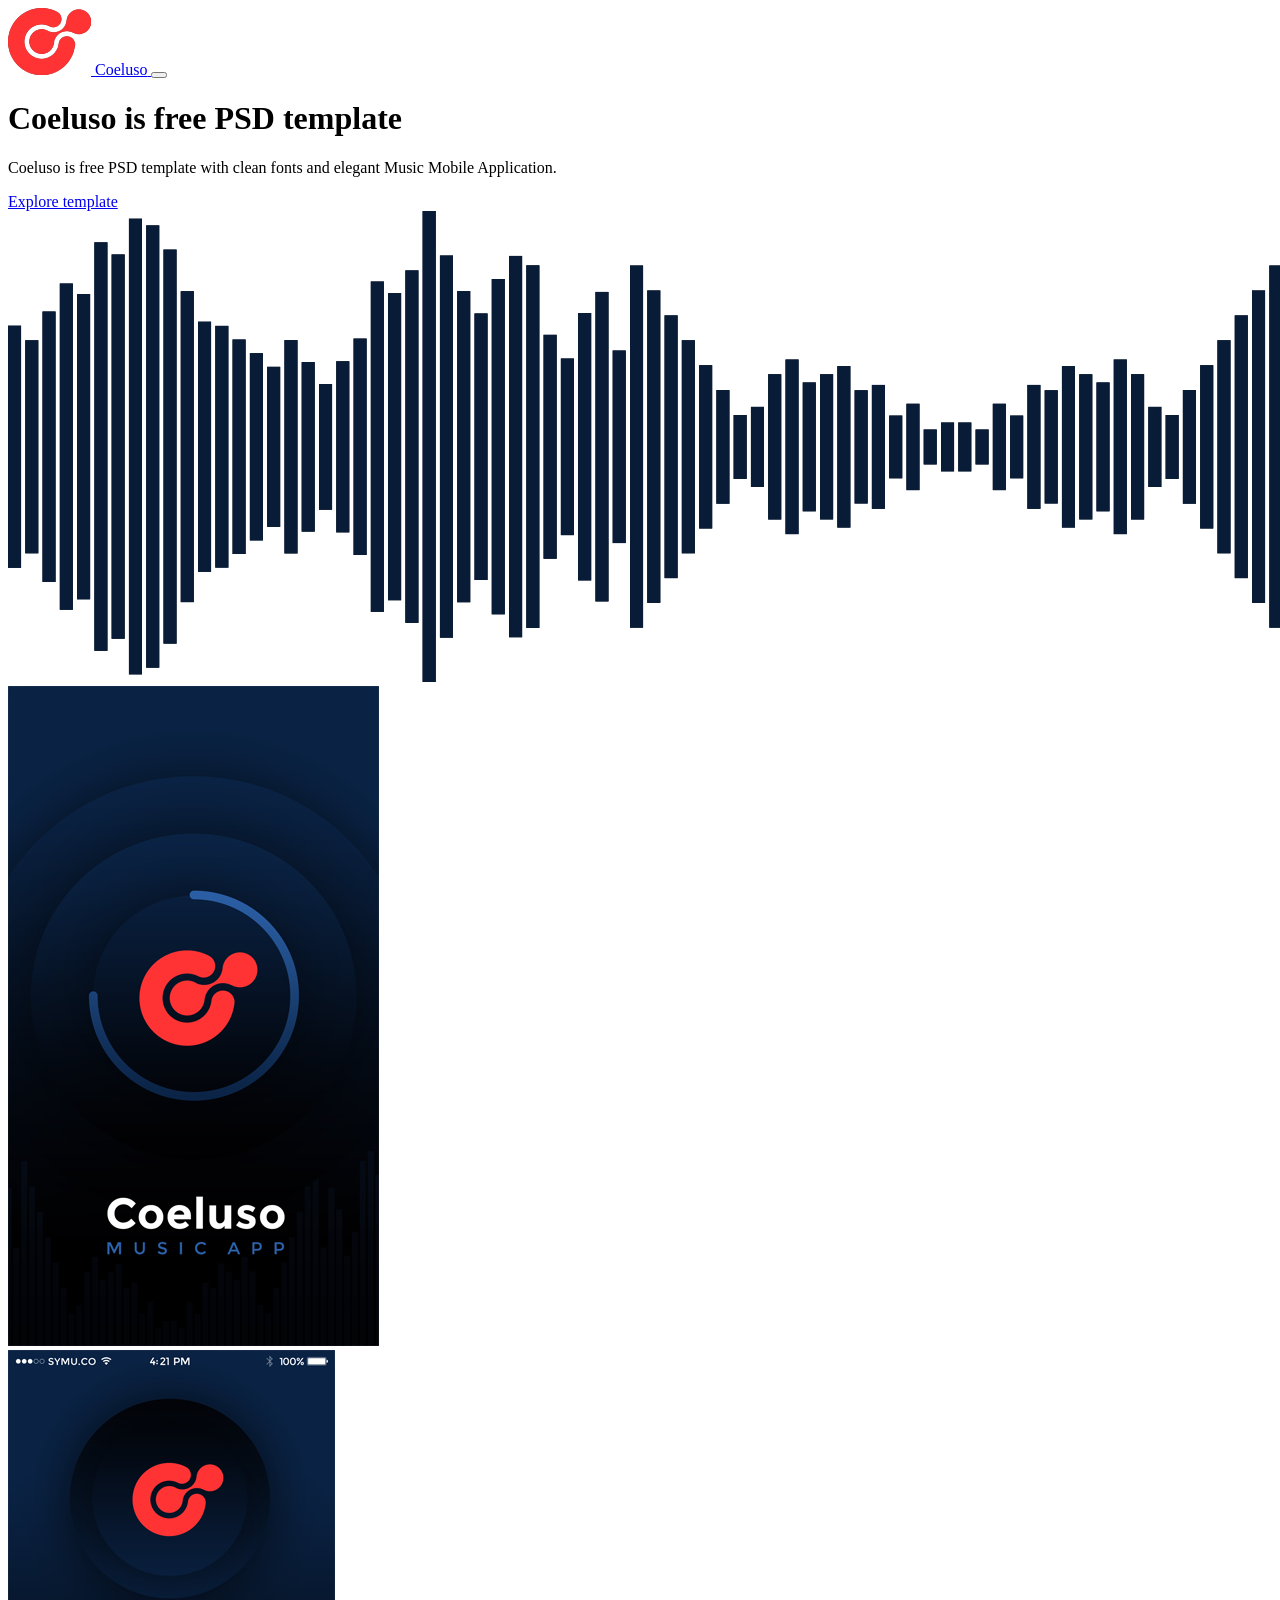
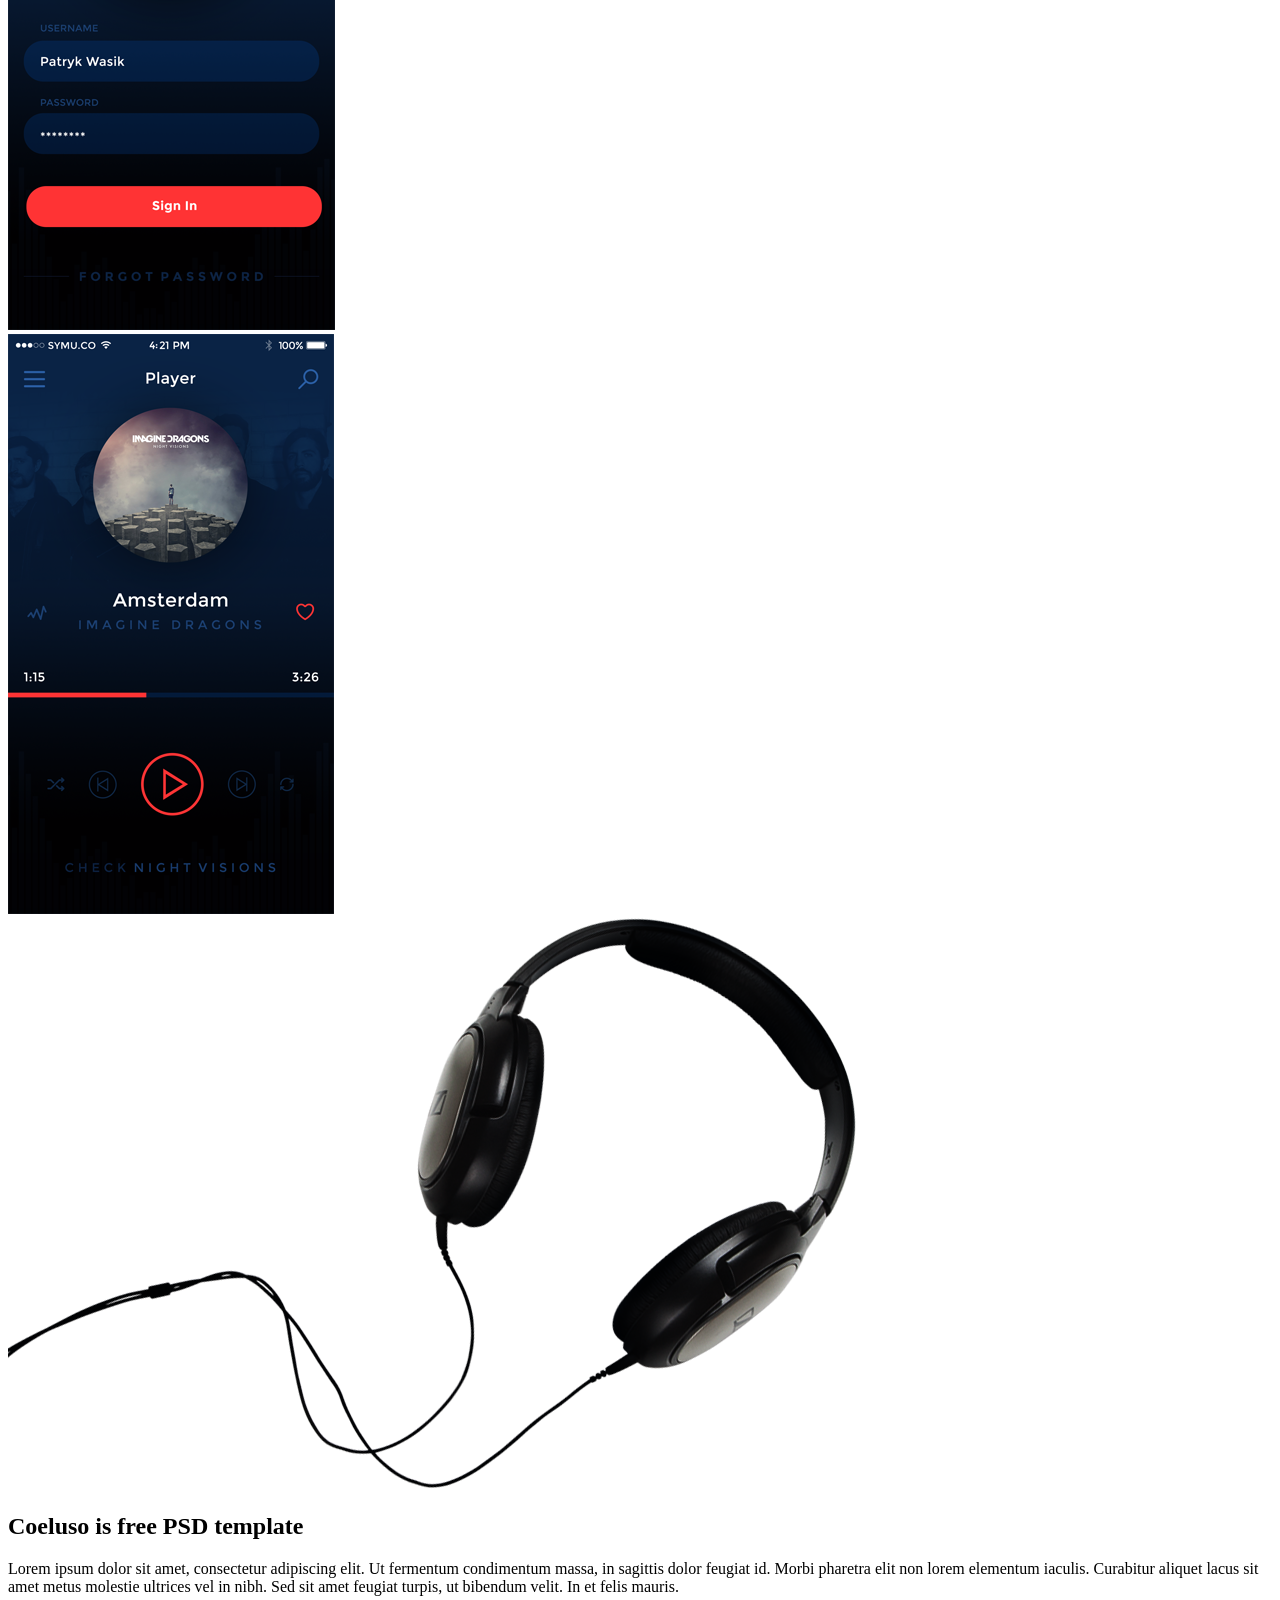
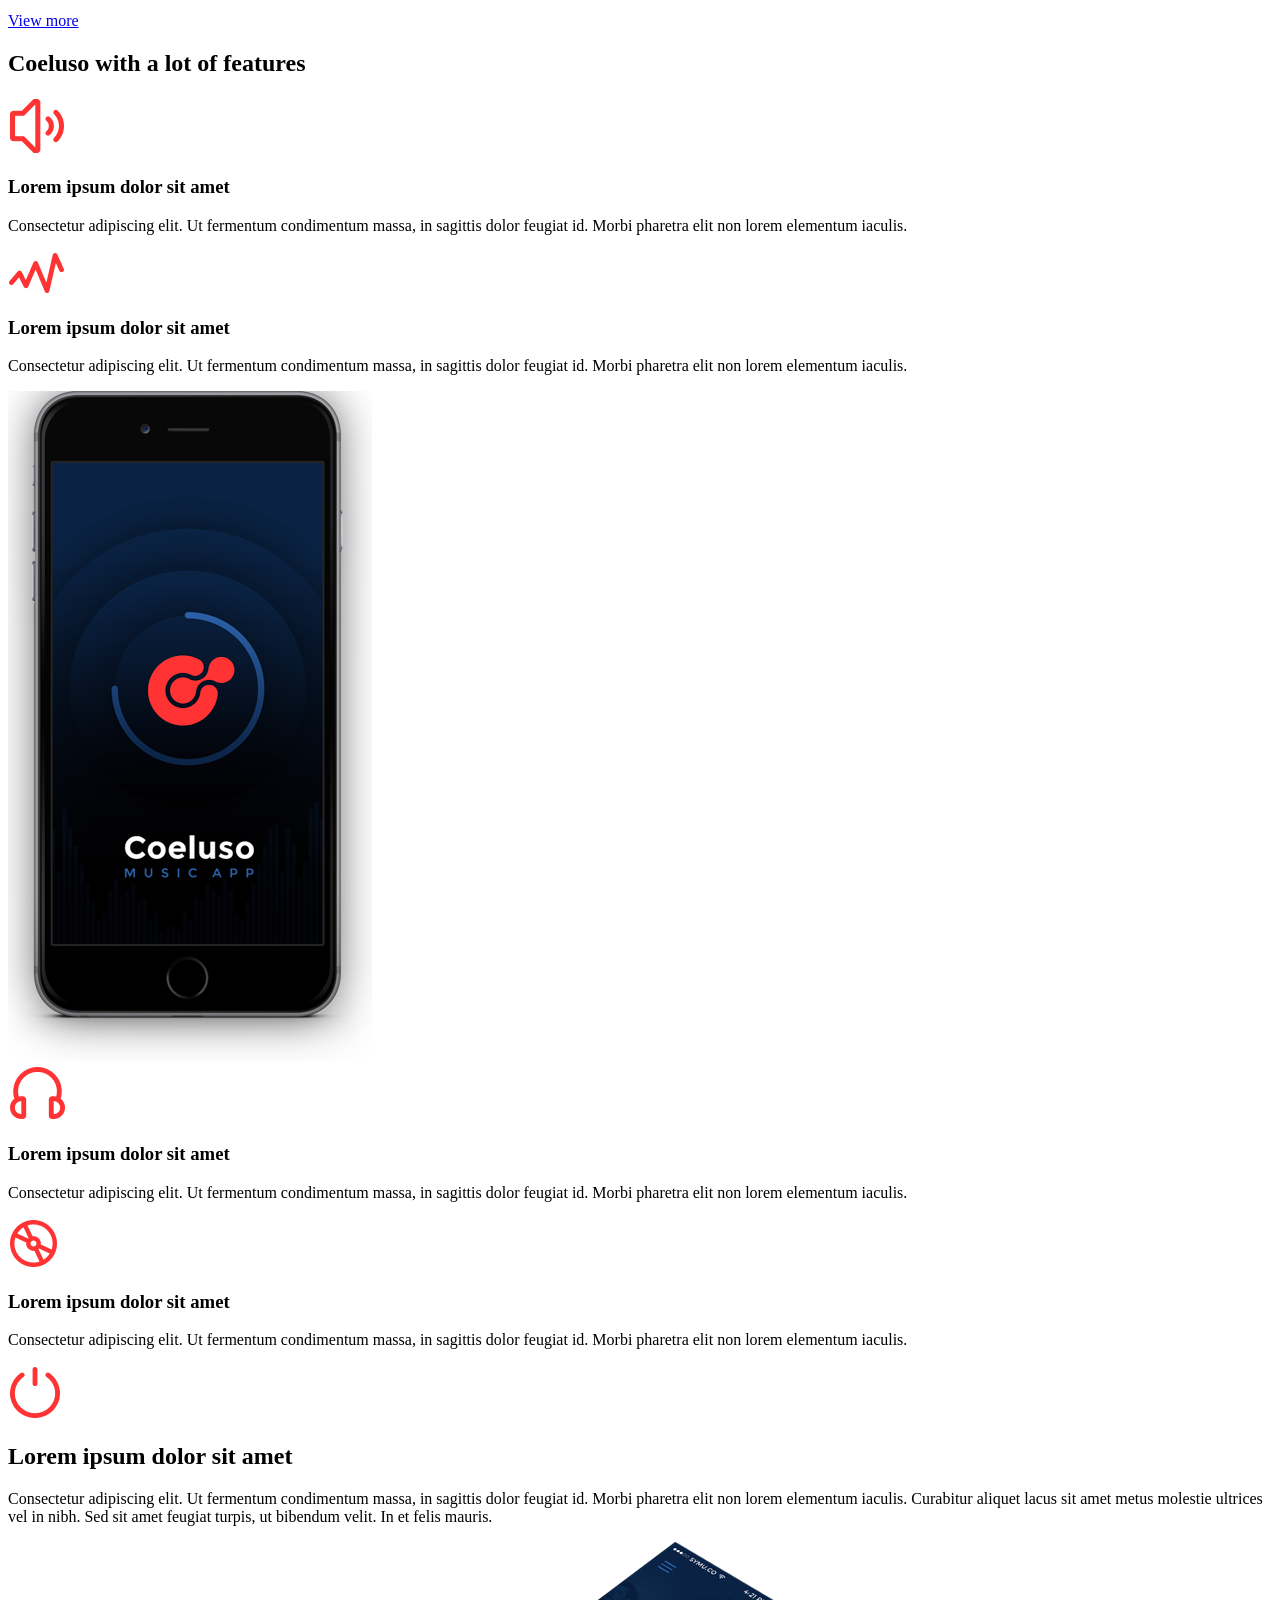
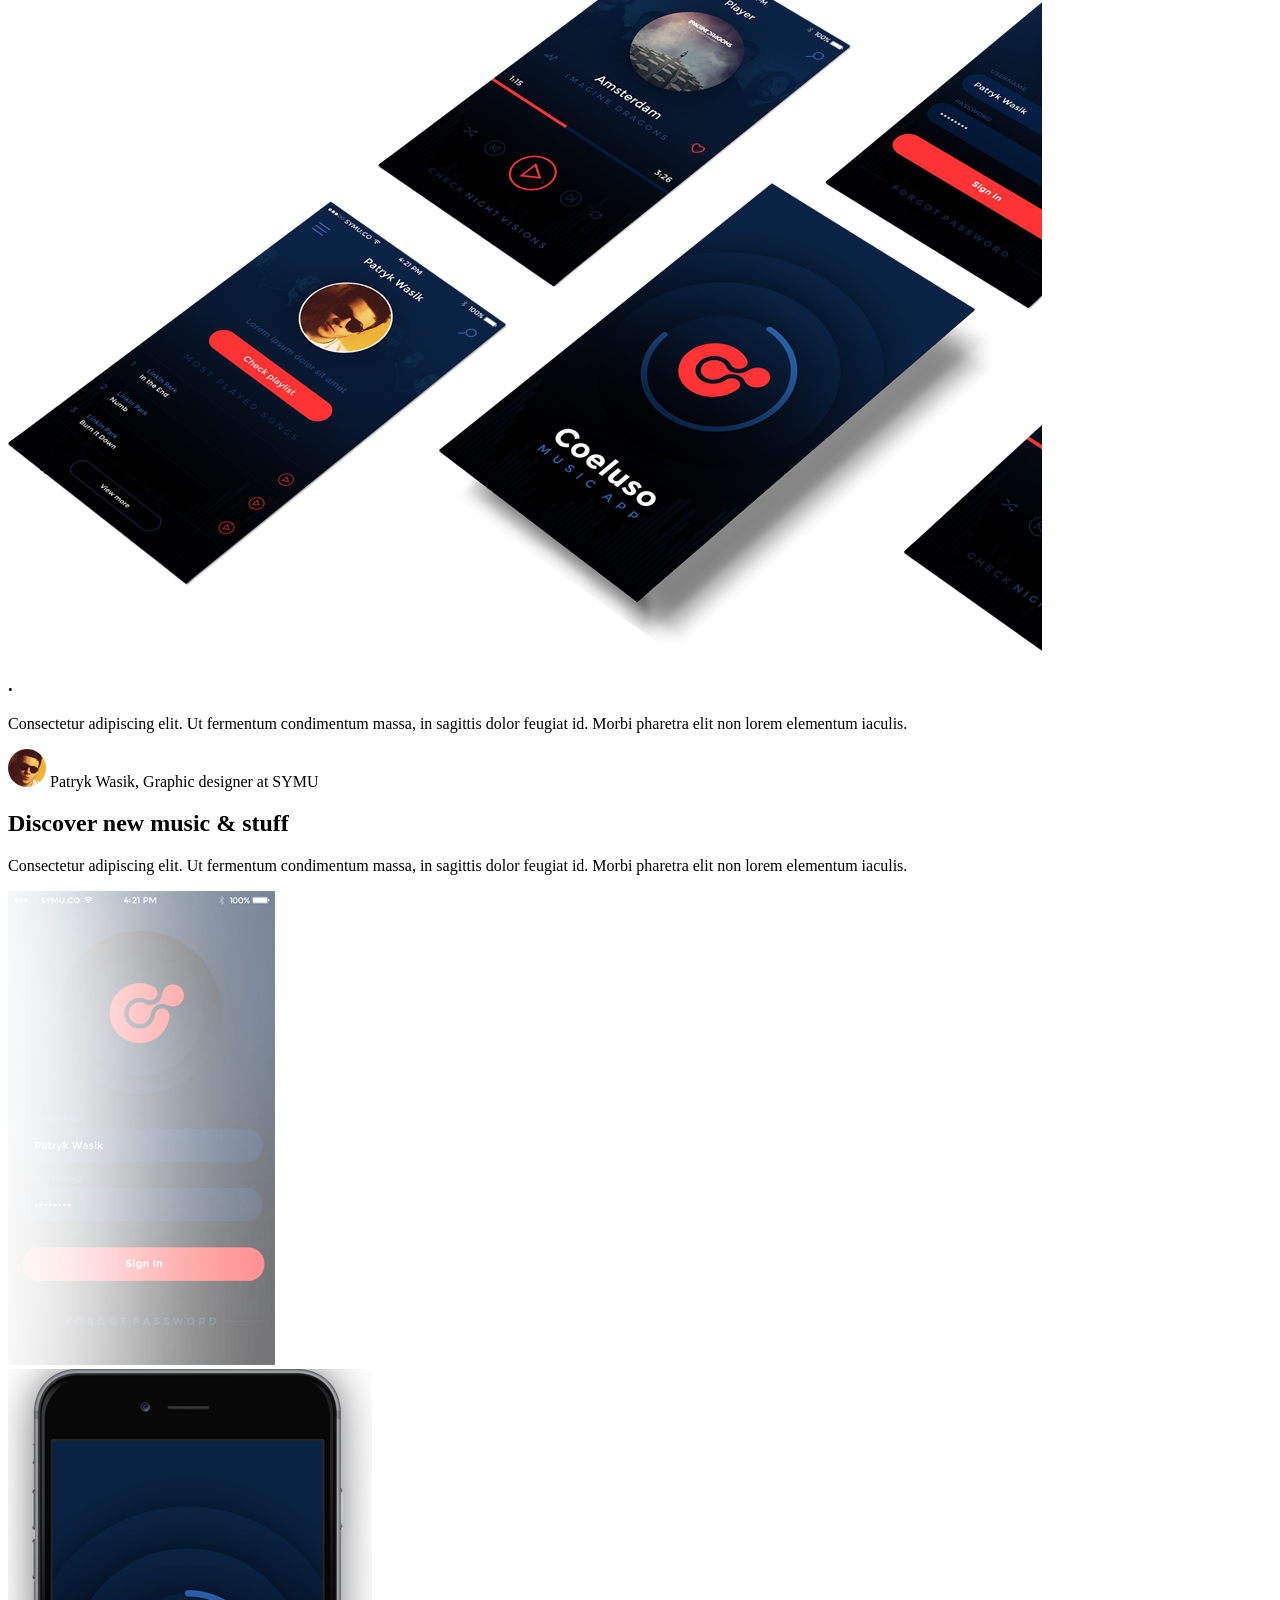
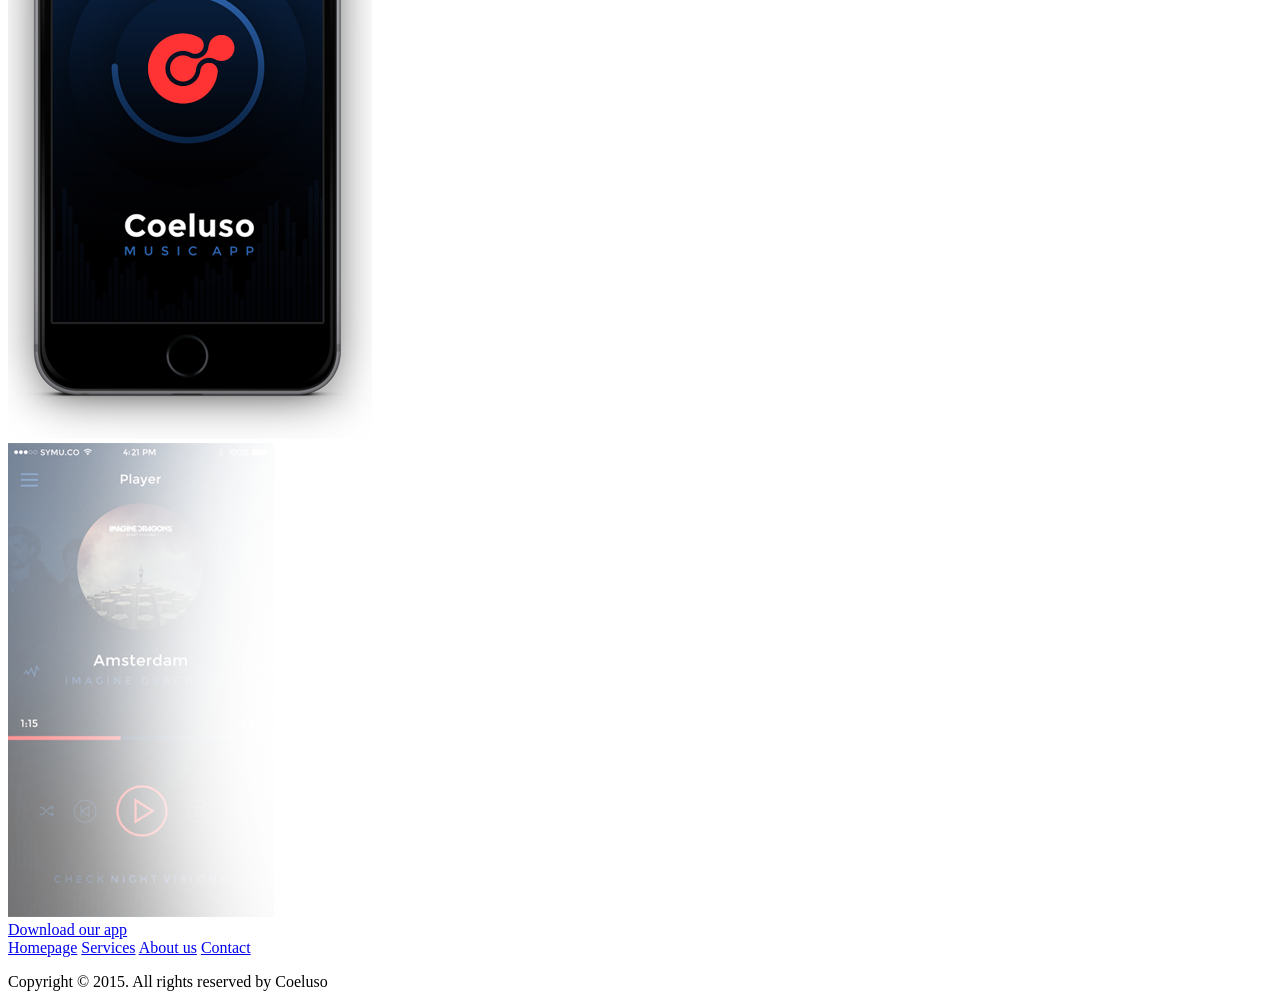
==== adaptive-css.html @ 1657789b "Add files via upload" ====
<!doctype html>
<html lang="zxx">
<head>
    <meta charset="UTF-8">
    <meta name="viewport" content="width=device-width, initial-scale=1.0">
    <title>Coeluso - Free PSD Template</title>
    <!-- <link rel="stylesheet" href="css/main.css"> -->
    <link rel="stylesheet/less" href="css/main.css">
    <!-- <script src="https://cdn.jsdelivr.net/npm/less@4.9.1/dist/less.min.js"></script> -->
</head>
<body>

    <!-- ==================== HEADER & HERO ==================== -->
    <header class="header">
        <div class="container">
            <div class="header__top">
                <a class="logo" href="#">
                    <img src="assets/Header/Logo%20%231/Logo.png" alt="Coeluso Logo">
                    <span>Coeluso</span>
                </a>

                <button class="menu-button" type="button" aria-label="Открыть меню">
                    <span></span>
                    <span></span>
                    <span></span>
                </button>
            </div>

            <div class="hero">
                <div class="hero__content">
                    <h1>
                        <span>Coeluso</span> is free PSD template
                    </h1>
                    <p>
                        Coeluso is free PSD template with clean fonts and elegant Music Mobile Application.
                    </p>
                    <a class="button" href="#features">
                        Explore template
                    </a>
                </div>

                <!-- Блок экранов с фоновым широким эквалайзером -->
                <div class="hero__showcase">
                    <div class="hero__wave" aria-hidden="true">
                        <img src="assets/Header/Screens/Vector%20Smart%20Object%20copy.png" alt="">
                    </div>

                    <div class="hero__screens">
                        <div class="screen screen--left">
                            <img src="assets/Header/Screens/Warstwa%202.png" alt="Экран входа в приложение">
                        </div>
                        <div class="screen screen--center">
                            <img src="assets/Header/Screens/Warstwa%203.png" alt="Главный экран приложения Coeluso">
                        </div>
                        <div class="screen screen--right">
                            <img src="assets/Header/Screens/Warstwa%204.png" alt="Экран плеера">
                        </div>
                    </div>
                </div>
            </div>
        </div>
    </header>

    <main>

        <!-- ==================== SECTION: HEADPHONES PROMO ==================== -->
        <section class="headphones-promo" id="features">
            <div class="container">
                <div class="headphones-promo__layout">
                    <div class="headphones-promo__image">
                        <img src="assets/Features/Headphones%20%231/Headphones.png" alt="Наушники Coeluso">
                    </div>
                    <div class="headphones-promo__content">
                        <h2>
                            <span>Coeluso</span> is free PSD template
                        </h2>
                        <p>
                            Lorem ipsum dolor sit amet, consectetur adipiscing elit. Ut fermentum condimentum massa, in sagittis dolor feugiat id. Morbi pharetra elit non lorem elementum iaculis. Curabitur aliquet lacus sit amet metus molestie ultrices vel in nibh. Sed sit amet feugiat turpis, ut bibendum velit. In et felis mauris.
                        </p>
                        <a class="button" href="#">
                            View more
                        </a>
                    </div>
                </div>
            </div>
        </section>

        <!-- ==================== SECTION: COELUSO WITH A LOT OF FEATURES ==================== -->
        <section class="features-grid">
            <div class="container">
                <h2 class="features-grid__title">
                    <span>Coeluso</span> with a lot of features
                </h2>

                <div class="features-grid__body">
                    <!-- Левая колонка -->
                    <div class="features-grid__col features-grid__col--left">
                        <article class="feature-card">
                            <div class="feature-card__icon">
                                <img src="assets/Features/Speaker%20%231/Speaker.png" alt="Speaker icon">
                            </div>
                            <h3>Lorem ipsum dolor sit amet</h3>
                            <p>Consectetur adipiscing elit. Ut fermentum condimentum massa, in sagittis dolor feugiat id. Morbi pharetra elit non lorem elementum iaculis.</p>
                        </article>

                        <article class="feature-card">
                            <div class="feature-card__icon">
                                <img src="assets/Features/Activity%20%231/Activity.png" alt="Activity icon">
                            </div>
                            <h3>Lorem ipsum dolor sit amet</h3>
                            <p>Consectetur adipiscing elit. Ut fermentum condimentum massa, in sagittis dolor feugiat id. Morbi pharetra elit non lorem elementum iaculis.</p>
                        </article>
                    </div>

                    <!-- Центральный телефон с двойным светящимся эллипсом -->
                    <div class="features-grid__phone">
                        <div class="features-grid__phone-wrap">
                            <img class="features-grid__device" src="assets/Features/Phone/Warstwa%201.png" alt="Смартфон Coeluso">

                            <div class="features-grid__glow-wrap" aria-hidden="true">
                                <span class="features-grid__ellipse features-grid__ellipse--outer"></span>
                                <span class="features-grid__ellipse features-grid__ellipse--inner"></span>
                            </div>
                        </div>
                    </div>

                    <!-- Правая колонка -->
                    <div class="features-grid__col features-grid__col--right">
                        <article class="feature-card">
                            <div class="feature-card__icon">
                                <img src="assets/Features/Headphones%20%233/Headphones%20%232.png" alt="Headphones icon">
                            </div>
                            <h3>Lorem ipsum dolor sit amet</h3>
                            <p>Consectetur adipiscing elit. Ut fermentum condimentum massa, in sagittis dolor feugiat id. Morbi pharetra elit non lorem elementum iaculis.</p>
                        </article>

                        <article class="feature-card">
                            <div class="feature-card__icon">
                                <img src="assets/Features/CD%20%231/CD.png" alt="CD icon">
                            </div>
                            <h3>Lorem ipsum dolor sit amet</h3>
                            <p>Consectetur adipiscing elit. Ut fermentum condimentum massa, in sagittis dolor feugiat id. Morbi pharetra elit non lorem elementum iaculis.</p>
                        </article>
                    </div>
                </div>
            </div>
        </section>

        <!-- ==================== SECTION: FEATURES PERSPECTIVE ==================== -->
        <section class="perspective-section">
            <div class="container">
                <div class="perspective-section__layout">
                    <div class="perspective-section__content">
                        <div class="perspective-section__icon">
                            <img src="assets/Features%20perspective/Text/Icon.png" alt="Power icon">
                        </div>
                        <h2>Lorem ipsum dolor sit amet</h2>
                        <p>
                            Consectetur adipiscing elit. Ut fermentum condimentum massa, in sagittis dolor feugiat id. Morbi pharetra elit non lorem elementum iaculis. Curabitur aliquet lacus sit amet metus molestie ultrices vel in nibh. Sed sit amet feugiat turpis, ut bibendum velit. In et felis mauris.
                        </p>
                    </div>

                    <div class="perspective-section__image">
                        <img src="assets/Features%20perspective/Graphic.png" alt="Интерфейсы приложения в изометрии">
                    </div>
                </div>
            </div>
        </section>

        <!-- ==================== SECTION: OPINIONS ==================== -->
        <section class="opinions">
            <h3>.</h3>
            <div class="container">
                <div class="opinions__content">
                    <p class="opinions__quote">
                        Consectetur adipiscing elit. Ut fermentum condimentum massa, in sagittis dolor feugiat id. Morbi pharetra elit non lorem elementum iaculis.
                    </p>

                    <div class="opinions__author">
                        <img src="assets/Opinions/Text%20%231/Layer%2010.png" alt="Patryk Wasik">
                        <span>Patryk Wasik, Graphic designer at SYMU</span>
                    </div>

                    <div class="opinions__bullets">
                        <span class="bullet"></span>
                        <span class="bullet active"></span>
                        <span class="bullet"></span>
                        <span class="bullet"></span>
                        <span class="bullet"></span>
                    </div>
                </div>
            </div>
        </section>

        <!-- ==================== SECTION: DOWNLOAD APP ==================== -->
        <section class="download-section">
            <div class="container">
                <div class="download-section__content">
                    <h2>Discover new music &amp; stuff</h2>
                    <p>
                        Consectetur adipiscing elit. Ut fermentum condimentum massa, in sagittis dolor feugiat id. Morbi pharetra elit non lorem elementum iaculis.
                    </p>
                </div>

                <div class="download-section__screens">
                    <div class="screen screen--left">
                        <img src="assets/Download%20App/Coeluso%20%231/Warstwa%203%20copy.png" alt="Левый экран интерфейса">
                    </div>
                    <div class="screen screen--center">
                        <img src="assets/Download%20App/Coeluso%20%231/Warstwa%201%20copy.png" alt="Центральный смартфон">
                    </div>
                    <div class="screen screen--right">
                        <img src="assets/Download%20App/Coeluso%20%231/Warstwa%204%20copy.png" alt="Правый экран интерфейса">
                    </div>
                </div>

                <div class="download-section__action">
                    <a class="button" href="#">
                        Download our app
                    </a>
                </div>
            </div>
        </section>

    </main>

    <!-- ==================== FOOTER ==================== -->
    <footer class="footer">
        <div class="container">
            <div class="footer__inner">
                <nav class="footer__links">
                    <a href="#">Homepage</a>
                    <a href="#">Services</a>
                    <a href="#">About us</a>
                    <a href="#">Contact</a>
                </nav>

                <p class="footer__copyright">
                    Copyright &copy; 2015. All rights reserved by Coeluso
                </p>
            </div>
        </div>
    </footer>

</body>
</html>
---- css/main.css ----
* {
  box-sizing: border-box;
}
html {
  scroll-behavior: smooth;
}
body {
  margin: 0;
  min-width: 320px;
  color: #ffffff;
  background: linear-gradient(180deg, #0A2345 0%, #092140 18%, #091d37 38%, #07162D 58%, #040f1d 78%, #020106 100%);
  background-repeat: no-repeat;
  font-family: 'Segoe UI', Arial, Helvetica, sans-serif;
  font-size: 15px;
  line-height: 1.6;
  overflow-x: hidden;
}
img {
  display: block;
  max-width: 100%;
}
a {
  color: inherit;
  text-decoration: none;
}
button {
  font: inherit;
}
h1,
h2,
h3,
p {
  margin-top: 0;
}
.container {
  width: 100%;
  max-width: 1140px;
  margin: 0 auto;
  padding: 0 24px;
}
.button {
  display: inline-flex;
  align-items: center;
  justify-content: center;
  min-width: 145px;
  height: 42px;
  padding: 0 26px;
  border: 1px solid rgba(51, 121, 212, 0.6);
  border-radius: 25px;
  background: rgba(14, 38, 70, 0.5);
  color: #ffffff;
  font-size: 12px;
  font-weight: 600;
  letter-spacing: 0.5px;
  transition: all 0.25s ease;
}
.button:hover {
  background: #3379d4;
  border-color: #3379d5;
  box-shadow: 0 0 18px #3379d473;
}
.header {
  position: relative;
  padding-bottom: 70px;
  overflow: hidden;
}
.header__top {
  display: flex;
  align-items: center;
  justify-content: space-between;
  padding-top: 36px;
}
.logo {
  display: flex;
  align-items: center;
  gap: 12px;
  color: #ffffff;
  font-size: 20px;
  font-weight: 700;
}
.logo img {
  width: 34px;
  height: auto;
}
.menu-button {
  display: flex;
  flex-direction: column;
  justify-content: space-between;
  width: 28px;
  height: 18px;
  padding: 0;
  border: 0;
  background: transparent;
  cursor: pointer;
}
.menu-button span {
  display: block;
  width: 100%;
  height: 2px;
  border-radius: 2px;
  background: #3379d4;
}
.hero {
  display: flex;
  flex-direction: column;
  align-items: center;
  padding-top: 75px;
  text-align: center;
}
.hero__content {
  max-width: 620px;
  padding: 0 0 4em 0;
}
.hero__content h1 {
  margin-bottom: 16px;
  font-size: 38px;
  font-weight: 300;
}
.hero__content h1 span {
  color: #3379d4;
  font-weight: 600;
}
.hero__content p {
  max-width: 530px;
  margin: 0 auto 30px;
  color: #647895;
  font-size: 14px;
}
.hero__showcase {
  position: relative;
  display: flex;
  justify-content: center;
  width: 100%;
  margin-top: 60px;
}
.hero__wave {
  position: absolute;
  top: 48%;
  left: 50%;
  transform: translate(-50%, -50%);
  width: 100vw;
  min-width: 1450px;
  max-width: 1450px;
  z-index: 1;
  opacity: 1;
  pointer-events: none;
  display: flex;
  justify-content: center;
}
.hero__wave img {
  width: 100%;
  height: 80%;
}
.hero__screens {
  position: relative;
  z-index: 2;
  display: flex;
  align-items: flex-end;
  justify-content: center;
  gap: 35px;
}
.screen {
  position: relative;
  flex: 0 0 240px;
}
.screen img {
  width: 100%;
  height: auto;
}
.screen--left {
  z-index: 2;
  transform: scale(0.88);
  transform-origin: center;
}
.screen--center {
  z-index: 3;
  transform: translateY(0);
  box-shadow: 0 15px 40px rgba(0, 0, 0, 0.5);
}
.screen--right {
  z-index: 2;
  transform: scale(0.88);
  transform-origin: center;
}
.headphones-promo {
  padding: 100px 0 120px;
}
.headphones-promo__layout {
  display: flex;
  align-items: center;
  justify-content: space-between;
  gap: 50px;
}
.headphones-promo__image {
  flex: 1 1 50%;
}
.headphones-promo__image img {
  max-width: 480px;
  margin: 0 auto;
}
.headphones-promo__content {
  flex: 1 1 45%;
}
.headphones-promo__content h2 {
  margin-bottom: 22px;
  font-size: 32px;
  font-weight: 300;
}
.headphones-promo__content h2 span {
  color: #3379d4;
  font-weight: 600;
}
.headphones-promo__content p {
  max-width: 450px;
  margin-bottom: 30px;
  color: #647895;
  font-size: 13px;
  line-height: 1.8;
}
.features-grid {
  padding: 60px 0 110px;
}
.features-grid__title {
  margin-bottom: 75px;
  text-align: center;
  font-size: 32px;
  font-weight: 300;
}
.features-grid__title span {
  color: #3379d4;
  font-weight: 600;
}
.features-grid__body {
  display: flex;
  align-items: center;
  justify-content: space-between;
  gap: 30px;
}
.features-grid__col {
  flex: 1 1 33%;
  display: flex;
  flex-direction: column;
  gap: 35px;
}
.features-grid__phone {
  flex: 0 0 290px;
  display: flex;
  justify-content: center;
}
.features-grid__phone-wrap {
  position: relative;
  display: flex;
  flex-direction: column;
  align-items: center;
  width: 100%;
  max-width: 275px;
}
.features-grid__phone-wrap::after {
  content: "";
  position: absolute;
  bottom: -22px;
  left: 50%;
  transform: translateX(-50%);
  width: 320px;
  height: 65px;
  border-radius: 50%;
  background: radial-gradient(ellipse at center, rgba(0, 0, 0, 0.623) 0%, rgba(2, 8, 18, 0.377) 45%, transparent 75%);
  z-index: 2;
  pointer-events: none;
  filter: blur(2px);
}
.features-grid__device {
  position: relative;
  z-index: 3;
  width: 100%;
  height: auto;
  filter: drop-shadow(0 5px 10px rgba(0, 0, 0, 0.6));
}
.features-grid__glow-wrap {
  position: absolute;
  bottom: -20px;
  left: 50%;
  transform: translateX(-50%);
  width: 520px;
  height: 110px;
  z-index: 1;
  pointer-events: none;
  display: flex;
  align-items: center;
  justify-content: center;
}
.features-grid__ellipse {
  position: absolute;
  top: 50%;
  left: 50%;
  transform: translate(-50%, -50%);
  border-radius: 50%;
  pointer-events: none;
}
.features-grid__ellipse::after {
  content: "";
  position: absolute;
  inset: -2px;
  border-radius: 50%;
  pointer-events: none;
}
.features-grid__ellipse--outer {
  width: 100%;
  height: 80px;
  border: 1.5px solid rgba(35, 105, 195, 0.55);
  background: radial-gradient(ellipse at center, rgba(10, 30, 58, 0.7) 0%, rgba(10, 30, 58, 0.25) 65%, transparent 85%);
  box-shadow: 0 -4px 40px rgba(25, 90, 185, 0.35), inset 0 0 0px rgba(10, 30, 58, 0.8);
}
.features-grid__ellipse--outer::after {
  background: linear-gradient(180deg, transparent 15%, rgba(3, 9, 18, 0.603) 40%, rgba(2, 6, 14, 0.336) 70%, rgba(4, 12, 24, 0.068) 100%);
}
.features-grid__ellipse--inner {
  width: 73%;
  height: 40px;
  border: 1.5px solid rgba(45, 125, 225, 0.75);
  background: radial-gradient(ellipse at center, rgba(14, 42, 80, 0.75) 0%, rgba(10, 30, 58, 0.35) 65%, transparent 85%);
  box-shadow: 0 3px 10px rgba(35, 115, 220, 0.45), inset 0 0 6px rgba(14, 42, 80, 0.7);
}
.features-grid__ellipse--inner::after {
  background: linear-gradient(180deg, transparent 10%, rgba(3, 9, 18, 0.603) 40%, rgba(2, 6, 14, 0.336) 70%, rgba(4, 12, 24, 0.068) 100%);
}
.feature-card {
  display: flex;
  flex-direction: column;
  align-items: flex-start;
  text-align: left;
}
.feature-card__icon {
  width: 38px;
  height: 38px;
  margin-bottom: 18px;
  display: flex;
  align-items: center;
  justify-content: flex-start;
}
.feature-card__icon img {
  max-width: 100%;
  max-height: 100%;
}
.feature-card h3 {
  margin-bottom: 10px;
  font-size: 16px;
  font-weight: 600;
  color: #ffffff;
}
.feature-card p {
  margin: 0;
  color: #647895;
  font-size: 13px;
  line-height: 1.7;
}
.perspective-section {
  padding: 90px 0 120px;
}
.perspective-section__layout {
  display: flex;
  align-items: center;
  justify-content: space-between;
  gap: 60px;
}
.perspective-section__content {
  flex: 1 1 45%;
}
.perspective-section__content h2 {
  margin-bottom: 20px;
  font-size: 28px;
  font-weight: 600;
}
.perspective-section__content p {
  max-width: 440px;
  color: #647895;
  font-size: 13px;
  line-height: 1.8;
}
.perspective-section__icon {
  margin-bottom: 25px;
}
.perspective-section__icon img {
  width: 32px;
  height: auto;
}
.perspective-section__image {
  flex: 1 1 55%;
}
.perspective-section__image img {
  width: 100%;
  max-width: 600px;
  margin-left: auto;
}
.opinions {
  padding: 95px 0 100px;
  text-align: center;
  background: linear-gradient(rgba(7, 24, 48, 0.88), rgba(7, 24, 48, 0.88)), url("../assets/Opinions/Photo/Layer%2011.png") center / cover no-repeat;
  border-top: 1px solid rgba(255, 255, 255, 0.05);
  border-bottom: 1px solid rgba(255, 255, 255, 0.05);
}
.opinions__content {
  max-width: 680px;
  margin: 0 auto;
}
.opinions__quote {
  margin-bottom: 28px;
  font-size: 18px;
  font-weight: 300;
  line-height: 1.75;
  color: #d1dceb;
}
.opinions__author {
  display: flex;
  align-items: center;
  justify-content: center;
  gap: 12px;
  margin-bottom: 32px;
  color: #647895;
  font-size: 13px;
}
.opinions__author img {
  width: 42px;
  height: 42px;
  border-radius: 50%;
  object-fit: cover;
  border: 2px solid rgba(255, 255, 255, 0.1);
}
.opinions__bullets {
  display: flex;
  align-items: center;
  justify-content: center;
  gap: 9px;
}
.opinions__bullets .bullet {
  width: 8px;
  height: 8px;
  border-radius: 50%;
  background: #2a3d58;
}
.opinions__bullets .bullet.active {
  background: #3379d4;
}
.download-section {
  padding: 85px 0 110px;
  text-align: center;
}
.download-section__content {
  max-width: 600px;
  margin: 0 auto 55px;
}
.download-section__content h2 {
  margin-bottom: 14px;
  font-size: 28px;
  font-weight: 600;
}
.download-section__content p {
  max-width: 490px;
  margin: 0 auto;
  color: #647895;
  font-size: 12px;
  line-height: 1.7;
}
.download-section__screens {
  display: flex;
  align-items: flex-end;
  justify-content: center;
  margin-bottom: 45px;
}
.download-section__action {
  display: flex;
  justify-content: center;
}
.footer {
  padding: 26px 0 32px;
  border-top: 1px solid rgba(255, 255, 255, 0.07);
}
.footer__inner {
  display: flex;
  align-items: center;
  justify-content: space-between;
  color: #647895;
  font-size: 11px;
}
.footer__links {
  display: flex;
  align-items: center;
  gap: 24px;
}
.footer__links a {
  transition: color 0.2s ease;
}
.footer__links a:hover {
  color: #ffffff;
}
.footer__copyright {
  margin: 0;
}
@media (max-width: 960px) {
  .headphones-promo__layout {
    gap: 30px;
  }
  .features-grid__body {
    gap: 20px;
  }
  .features-grid__phone {
    flex: 0 0 230px;
  }
  .features-grid__glow-wrap {
    width: 380px;
  }
  .perspective-section__layout {
    gap: 30px;
  }
}
@media (max-width: 768px) {
  .headphones-promo__layout {
    flex-direction: column;
    text-align: center;
  }
  .headphones-promo__layout p {
    margin-left: auto;
    margin-right: auto;
  }
  .features-grid__body {
    flex-direction: column;
    align-items: center;
    gap: 45px;
  }
  .features-grid__col {
    width: 100%;
    max-width: 440px;
    gap: 35px;
  }
  .feature-card {
    align-items: center;
    text-align: center;
  }
  .features-grid__phone {
    order: -1;
  }
  .perspective-section__layout {
    flex-direction: column;
    text-align: center;
  }
  .perspective-section__layout .perspective-section__icon {
    display: flex;
    justify-content: center;
  }
  .perspective-section__layout p {
    margin-left: auto;
    margin-right: auto;
  }
  .hero__screens {
    gap: 15px;
  }
  .screen {
    flex: 0 0 170px;
  }
  .screen--left,
  .screen--right {
    transform: scale(0.88);
  }
}
@media (max-width: 540px) {
  .hero__content h1 {
    font-size: 28px;
  }
  .screen {
    flex: 0 0 140px;
  }
  .screen--left,
  .screen--right {
    display: none;
  }
  .footer__inner {
    flex-direction: column;
    gap: 16px;
    text-align: center;
  }
  .footer__links {
    justify-content: center;
    flex-wrap: wrap;
    gap: 14px 18px;
  }
}
---- css/main.css ----
* {
  box-sizing: border-box;
}
html {
  scroll-behavior: smooth;
}
body {
  margin: 0;
  min-width: 320px;
  color: #ffffff;
  background: linear-gradient(180deg, #0A2345 0%, #092140 18%, #091d37 38%, #07162D 58%, #040f1d 78%, #020106 100%);
  background-repeat: no-repeat;
  font-family: 'Segoe UI', Arial, Helvetica, sans-serif;
  font-size: 15px;
  line-height: 1.6;
  overflow-x: hidden;
}
img {
  display: block;
  max-width: 100%;
}
a {
  color: inherit;
  text-decoration: none;
}
button {
  font: inherit;
}
h1,
h2,
h3,
p {
  margin-top: 0;
}
.container {
  width: 100%;
  max-width: 1140px;
  margin: 0 auto;
  padding: 0 24px;
}
.button {
  display: inline-flex;
  align-items: center;
  justify-content: center;
  min-width: 145px;
  height: 42px;
  padding: 0 26px;
  border: 1px solid rgba(51, 121, 212, 0.6);
  border-radius: 25px;
  background: rgba(14, 38, 70, 0.5);
  color: #ffffff;
  font-size: 12px;
  font-weight: 600;
  letter-spacing: 0.5px;
  transition: all 0.25s ease;
}
.button:hover {
  background: #3379d4;
  border-color: #3379d5;
  box-shadow: 0 0 18px #3379d473;
}
.header {
  position: relative;
  padding-bottom: 70px;
  overflow: hidden;
}
.header__top {
  display: flex;
  align-items: center;
  justify-content: space-between;
  padding-top: 36px;
}
.logo {
  display: flex;
  align-items: center;
  gap: 12px;
  color: #ffffff;
  font-size: 20px;
  font-weight: 700;
}
.logo img {
  width: 34px;
  height: auto;
}
.menu-button {
  display: flex;
  flex-direction: column;
  justify-content: space-between;
  width: 28px;
  height: 18px;
  padding: 0;
  border: 0;
  background: transparent;
  cursor: pointer;
}
.menu-button span {
  display: block;
  width: 100%;
  height: 2px;
  border-radius: 2px;
  background: #3379d4;
}
.hero {
  display: flex;
  flex-direction: column;
  align-items: center;
  padding-top: 75px;
  text-align: center;
}
.hero__content {
  max-width: 620px;
  padding: 0 0 4em 0;
}
.hero__content h1 {
  margin-bottom: 16px;
  font-size: 38px;
  font-weight: 300;
}
.hero__content h1 span {
  color: #3379d4;
  font-weight: 600;
}
.hero__content p {
  max-width: 530px;
  margin: 0 auto 30px;
  color: #647895;
  font-size: 14px;
}
.hero__showcase {
  position: relative;
  display: flex;
  justify-content: center;
  width: 100%;
  margin-top: 60px;
}
.hero__wave {
  position: absolute;
  top: 48%;
  left: 50%;
  transform: translate(-50%, -50%);
  width: 100vw;
  min-width: 1450px;
  max-width: 1450px;
  z-index: 1;
  opacity: 1;
  pointer-events: none;
  display: flex;
  justify-content: center;
}
.hero__wave img {
  width: 100%;
  height: 80%;
}
.hero__screens {
  position: relative;
  z-index: 2;
  display: flex;
  align-items: flex-end;
  justify-content: center;
  gap: 35px;
}
.screen {
  position: relative;
  flex: 0 0 240px;
}
.screen img {
  width: 100%;
  height: auto;
}
.screen--left {
  z-index: 2;
  transform: scale(0.88);
  transform-origin: center;
}
.screen--center {
  z-index: 3;
  transform: translateY(0);
  box-shadow: 0 15px 40px rgba(0, 0, 0, 0.5);
}
.screen--right {
  z-index: 2;
  transform: scale(0.88);
  transform-origin: center;
}
.headphones-promo {
  padding: 100px 0 120px;
}
.headphones-promo__layout {
  display: flex;
  align-items: center;
  justify-content: space-between;
  gap: 50px;
}
.headphones-promo__image {
  flex: 1 1 50%;
}
.headphones-promo__image img {
  max-width: 480px;
  margin: 0 auto;
}
.headphones-promo__content {
  flex: 1 1 45%;
}
.headphones-promo__content h2 {
  margin-bottom: 22px;
  font-size: 32px;
  font-weight: 300;
}
.headphones-promo__content h2 span {
  color: #3379d4;
  font-weight: 600;
}
.headphones-promo__content p {
  max-width: 450px;
  margin-bottom: 30px;
  color: #647895;
  font-size: 13px;
  line-height: 1.8;
}
.features-grid {
  padding: 60px 0 110px;
}
.features-grid__title {
  margin-bottom: 75px;
  text-align: center;
  font-size: 32px;
  font-weight: 300;
}
.features-grid__title span {
  color: #3379d4;
  font-weight: 600;
}
.features-grid__body {
  display: flex;
  align-items: center;
  justify-content: space-between;
  gap: 30px;
}
.features-grid__col {
  flex: 1 1 33%;
  display: flex;
  flex-direction: column;
  gap: 35px;
}
.features-grid__phone {
  flex: 0 0 290px;
  display: flex;
  justify-content: center;
}
.features-grid__phone-wrap {
  position: relative;
  display: flex;
  flex-direction: column;
  align-items: center;
  width: 100%;
  max-width: 275px;
}
.features-grid__phone-wrap::after {
  content: "";
  position: absolute;
  bottom: -22px;
  left: 50%;
  transform: translateX(-50%);
  width: 320px;
  height: 65px;
  border-radius: 50%;
  background: radial-gradient(ellipse at center, rgba(0, 0, 0, 0.623) 0%, rgba(2, 8, 18, 0.377) 45%, transparent 75%);
  z-index: 2;
  pointer-events: none;
  filter: blur(2px);
}
.features-grid__device {
  position: relative;
  z-index: 3;
  width: 100%;
  height: auto;
  filter: drop-shadow(0 5px 10px rgba(0, 0, 0, 0.6));
}
.features-grid__glow-wrap {
  position: absolute;
  bottom: -20px;
  left: 50%;
  transform: translateX(-50%);
  width: 520px;
  height: 110px;
  z-index: 1;
  pointer-events: none;
  display: flex;
  align-items: center;
  justify-content: center;
}
.features-grid__ellipse {
  position: absolute;
  top: 50%;
  left: 50%;
  transform: translate(-50%, -50%);
  border-radius: 50%;
  pointer-events: none;
}
.features-grid__ellipse::after {
  content: "";
  position: absolute;
  inset: -2px;
  border-radius: 50%;
  pointer-events: none;
}
.features-grid__ellipse--outer {
  width: 100%;
  height: 80px;
  border: 1.5px solid rgba(35, 105, 195, 0.55);
  background: radial-gradient(ellipse at center, rgba(10, 30, 58, 0.7) 0%, rgba(10, 30, 58, 0.25) 65%, transparent 85%);
  box-shadow: 0 -4px 40px rgba(25, 90, 185, 0.35), inset 0 0 0px rgba(10, 30, 58, 0.8);
}
.features-grid__ellipse--outer::after {
  background: linear-gradient(180deg, transparent 15%, rgba(3, 9, 18, 0.603) 40%, rgba(2, 6, 14, 0.336) 70%, rgba(4, 12, 24, 0.068) 100%);
}
.features-grid__ellipse--inner {
  width: 73%;
  height: 40px;
  border: 1.5px solid rgba(45, 125, 225, 0.75);
  background: radial-gradient(ellipse at center, rgba(14, 42, 80, 0.75) 0%, rgba(10, 30, 58, 0.35) 65%, transparent 85%);
  box-shadow: 0 3px 10px rgba(35, 115, 220, 0.45), inset 0 0 6px rgba(14, 42, 80, 0.7);
}
.features-grid__ellipse--inner::after {
  background: linear-gradient(180deg, transparent 10%, rgba(3, 9, 18, 0.603) 40%, rgba(2, 6, 14, 0.336) 70%, rgba(4, 12, 24, 0.068) 100%);
}
.feature-card {
  display: flex;
  flex-direction: column;
  align-items: flex-start;
  text-align: left;
}
.feature-card__icon {
  width: 38px;
  height: 38px;
  margin-bottom: 18px;
  display: flex;
  align-items: center;
  justify-content: flex-start;
}
.feature-card__icon img {
  max-width: 100%;
  max-height: 100%;
}
.feature-card h3 {
  margin-bottom: 10px;
  font-size: 16px;
  font-weight: 600;
  color: #ffffff;
}
.feature-card p {
  margin: 0;
  color: #647895;
  font-size: 13px;
  line-height: 1.7;
}
.perspective-section {
  padding: 90px 0 120px;
}
.perspective-section__layout {
  display: flex;
  align-items: center;
  justify-content: space-between;
  gap: 60px;
}
.perspective-section__content {
  flex: 1 1 45%;
}
.perspective-section__content h2 {
  margin-bottom: 20px;
  font-size: 28px;
  font-weight: 600;
}
.perspective-section__content p {
  max-width: 440px;
  color: #647895;
  font-size: 13px;
  line-height: 1.8;
}
.perspective-section__icon {
  margin-bottom: 25px;
}
.perspective-section__icon img {
  width: 32px;
  height: auto;
}
.perspective-section__image {
  flex: 1 1 55%;
}
.perspective-section__image img {
  width: 100%;
  max-width: 600px;
  margin-left: auto;
}
.opinions {
  padding: 95px 0 100px;
  text-align: center;
  background: linear-gradient(rgba(7, 24, 48, 0.88), rgba(7, 24, 48, 0.88)), url("../assets/Opinions/Photo/Layer%2011.png") center / cover no-repeat;
  border-top: 1px solid rgba(255, 255, 255, 0.05);
  border-bottom: 1px solid rgba(255, 255, 255, 0.05);
}
.opinions__content {
  max-width: 680px;
  margin: 0 auto;
}
.opinions__quote {
  margin-bottom: 28px;
  font-size: 18px;
  font-weight: 300;
  line-height: 1.75;
  color: #d1dceb;
}
.opinions__author {
  display: flex;
  align-items: center;
  justify-content: center;
  gap: 12px;
  margin-bottom: 32px;
  color: #647895;
  font-size: 13px;
}
.opinions__author img {
  width: 42px;
  height: 42px;
  border-radius: 50%;
  object-fit: cover;
  border: 2px solid rgba(255, 255, 255, 0.1);
}
.opinions__bullets {
  display: flex;
  align-items: center;
  justify-content: center;
  gap: 9px;
}
.opinions__bullets .bullet {
  width: 8px;
  height: 8px;
  border-radius: 50%;
  background: #2a3d58;
}
.opinions__bullets .bullet.active {
  background: #3379d4;
}
.download-section {
  padding: 85px 0 110px;
  text-align: center;
}
.download-section__content {
  max-width: 600px;
  margin: 0 auto 55px;
}
.download-section__content h2 {
  margin-bottom: 14px;
  font-size: 28px;
  font-weight: 600;
}
.download-section__content p {
  max-width: 490px;
  margin: 0 auto;
  color: #647895;
  font-size: 12px;
  line-height: 1.7;
}
.download-section__screens {
  display: flex;
  align-items: flex-end;
  justify-content: center;
  margin-bottom: 45px;
}
.download-section__action {
  display: flex;
  justify-content: center;
}
.footer {
  padding: 26px 0 32px;
  border-top: 1px solid rgba(255, 255, 255, 0.07);
}
.footer__inner {
  display: flex;
  align-items: center;
  justify-content: space-between;
  color: #647895;
  font-size: 11px;
}
.footer__links {
  display: flex;
  align-items: center;
  gap: 24px;
}
.footer__links a {
  transition: color 0.2s ease;
}
.footer__links a:hover {
  color: #ffffff;
}
.footer__copyright {
  margin: 0;
}
@media (max-width: 960px) {
  .headphones-promo__layout {
    gap: 30px;
  }
  .features-grid__body {
    gap: 20px;
  }
  .features-grid__phone {
    flex: 0 0 230px;
  }
  .features-grid__glow-wrap {
    width: 380px;
  }
  .perspective-section__layout {
    gap: 30px;
  }
}
@media (max-width: 768px) {
  .headphones-promo__layout {
    flex-direction: column;
    text-align: center;
  }
  .headphones-promo__layout p {
    margin-left: auto;
    margin-right: auto;
  }
  .features-grid__body {
    flex-direction: column;
    align-items: center;
    gap: 45px;
  }
  .features-grid__col {
    width: 100%;
    max-width: 440px;
    gap: 35px;
  }
  .feature-card {
    align-items: center;
    text-align: center;
  }
  .features-grid__phone {
    order: -1;
  }
  .perspective-section__layout {
    flex-direction: column;
    text-align: center;
  }
  .perspective-section__layout .perspective-section__icon {
    display: flex;
    justify-content: center;
  }
  .perspective-section__layout p {
    margin-left: auto;
    margin-right: auto;
  }
  .hero__screens {
    gap: 15px;
  }
  .screen {
    flex: 0 0 170px;
  }
  .screen--left,
  .screen--right {
    transform: scale(0.88);
  }
}
@media (max-width: 540px) {
  .hero__content h1 {
    font-size: 28px;
  }
  .screen {
    flex: 0 0 140px;
  }
  .screen--left,
  .screen--right {
    display: none;
  }
  .footer__inner {
    flex-direction: column;
    gap: 16px;
    text-align: center;
  }
  .footer__links {
    justify-content: center;
    flex-wrap: wrap;
    gap: 14px 18px;
  }
}
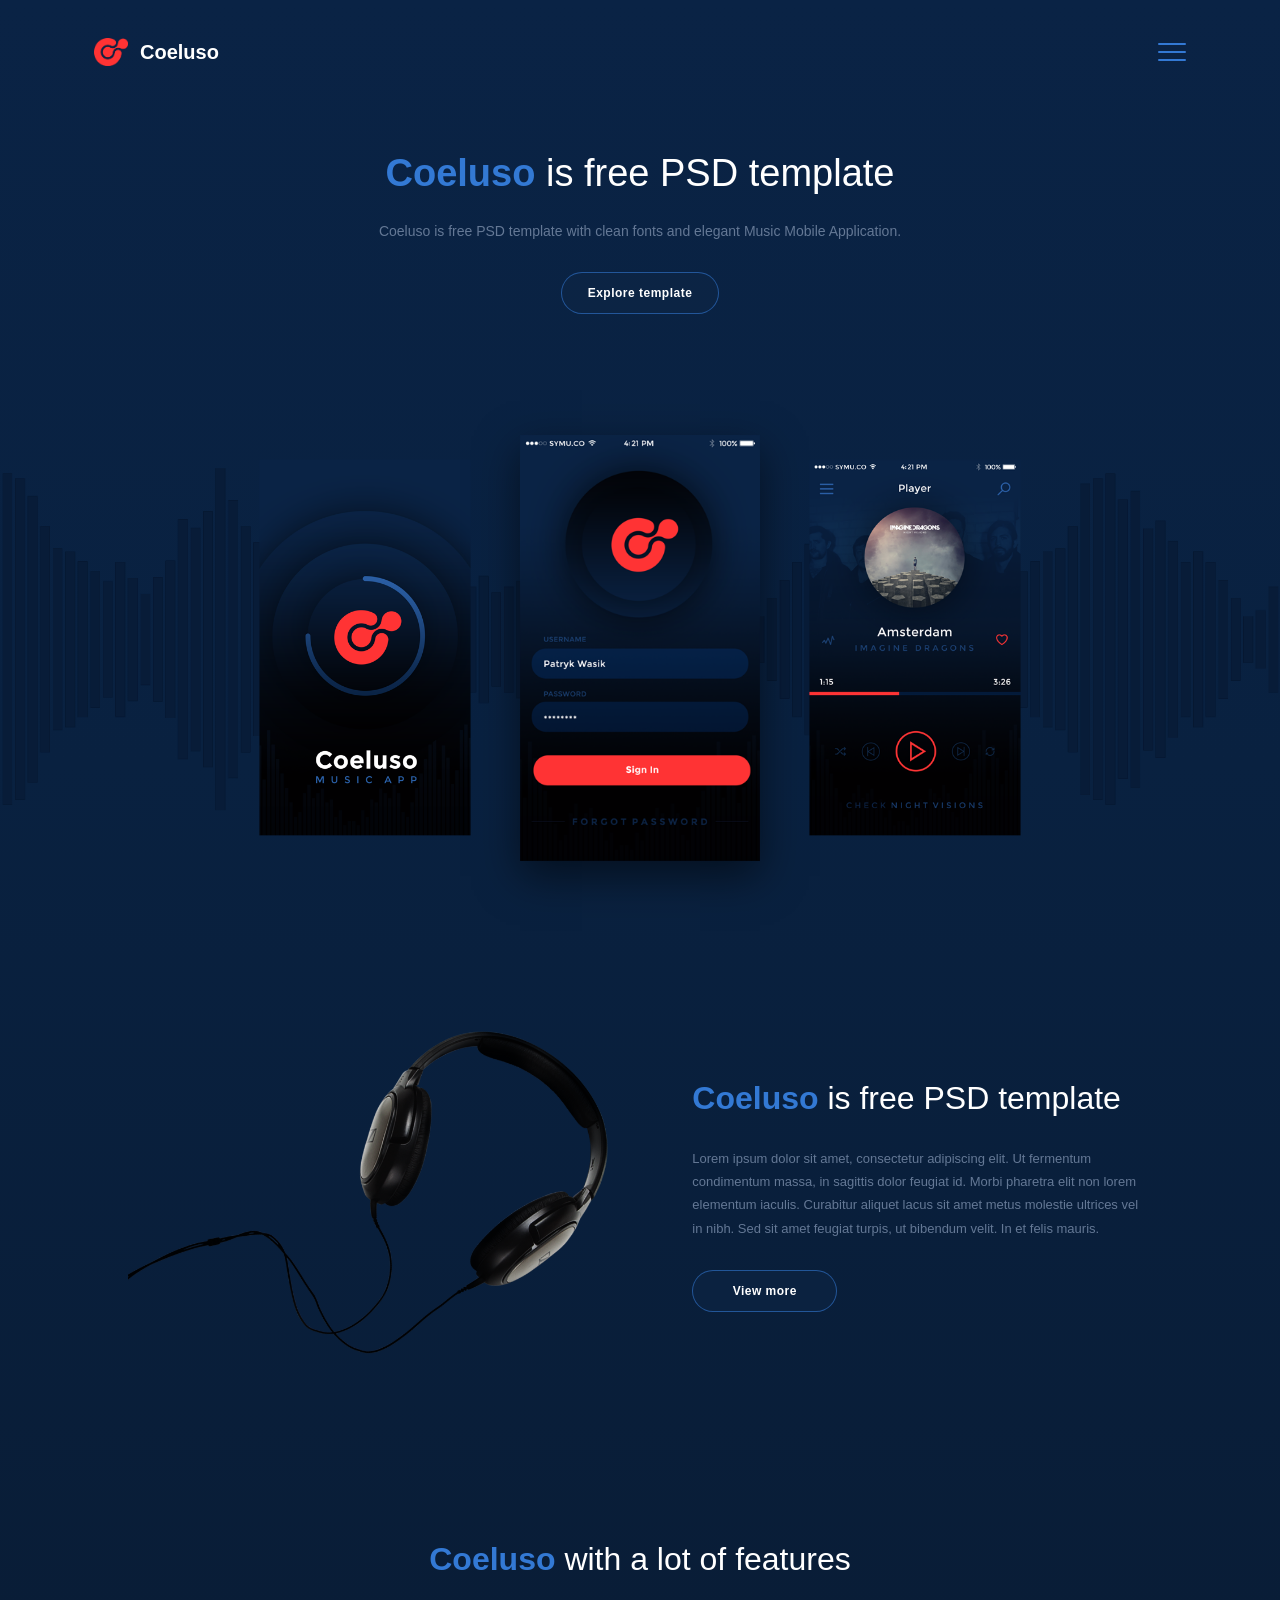
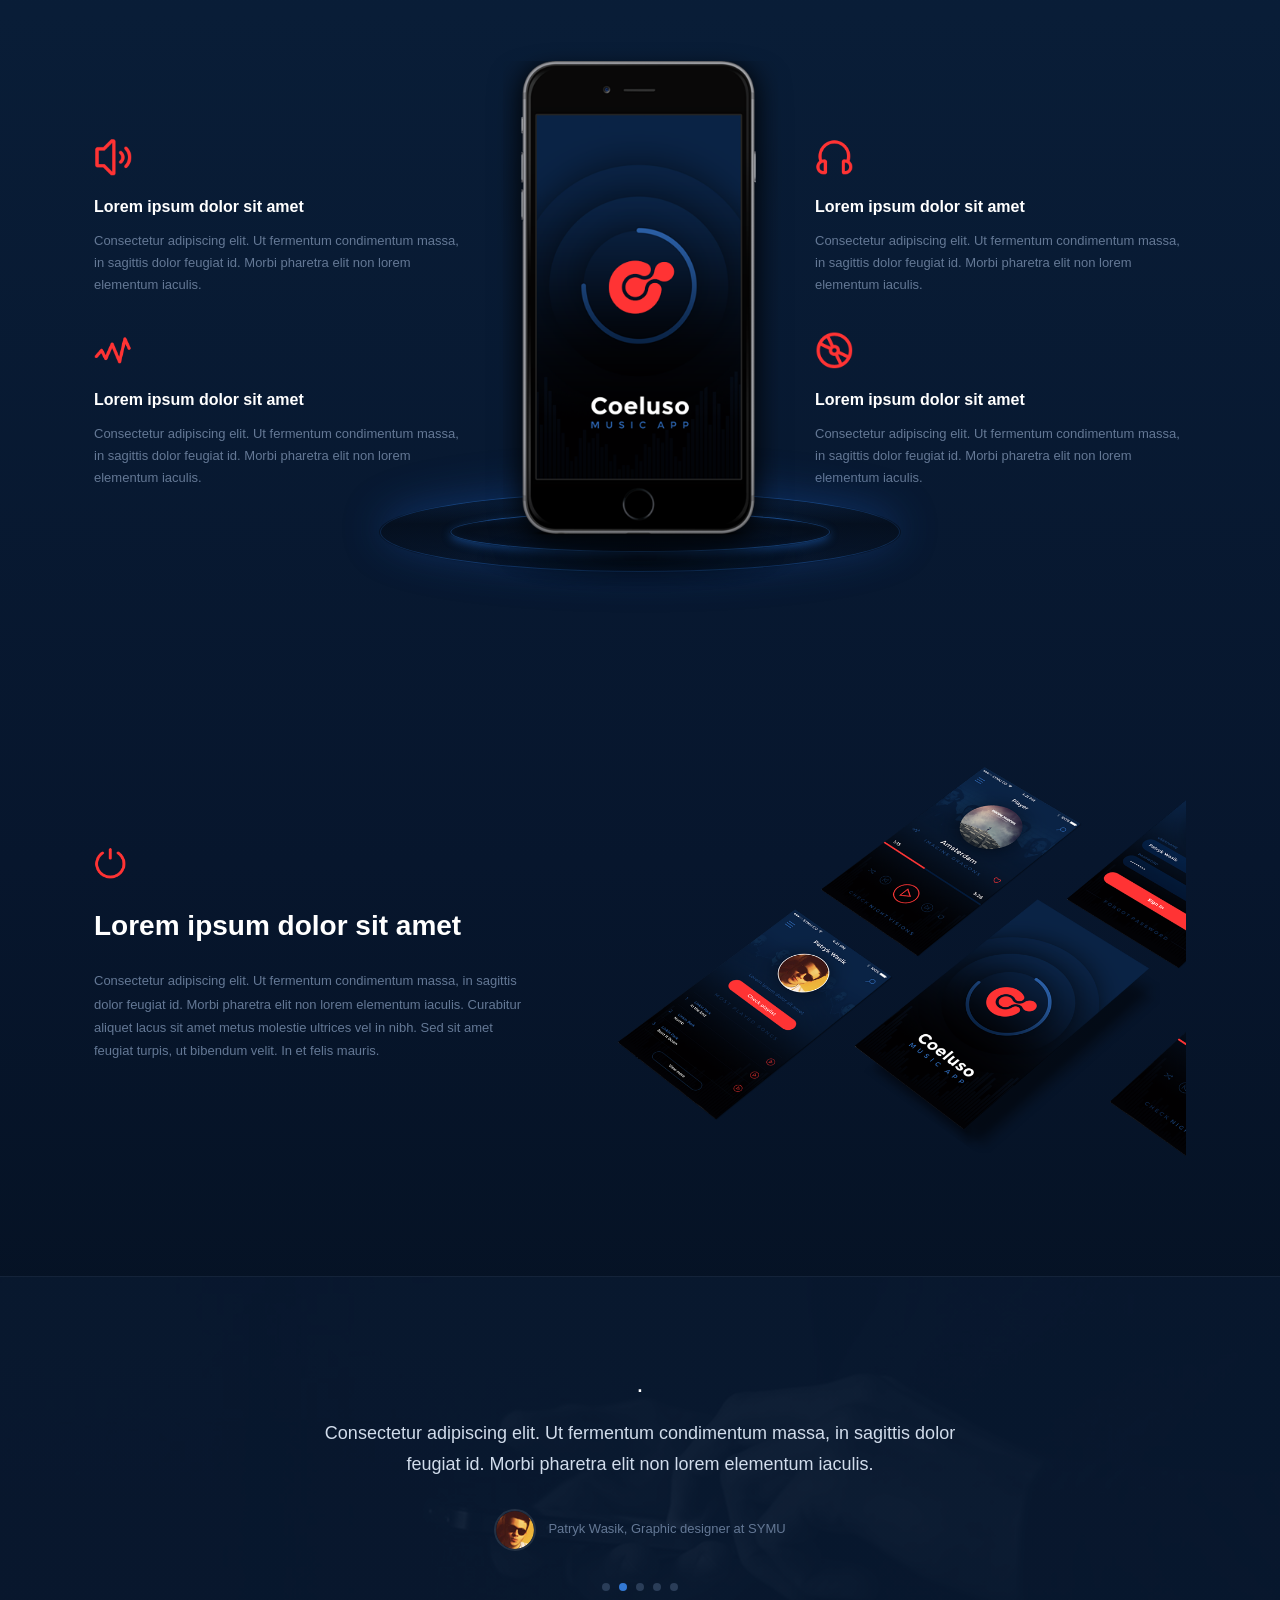
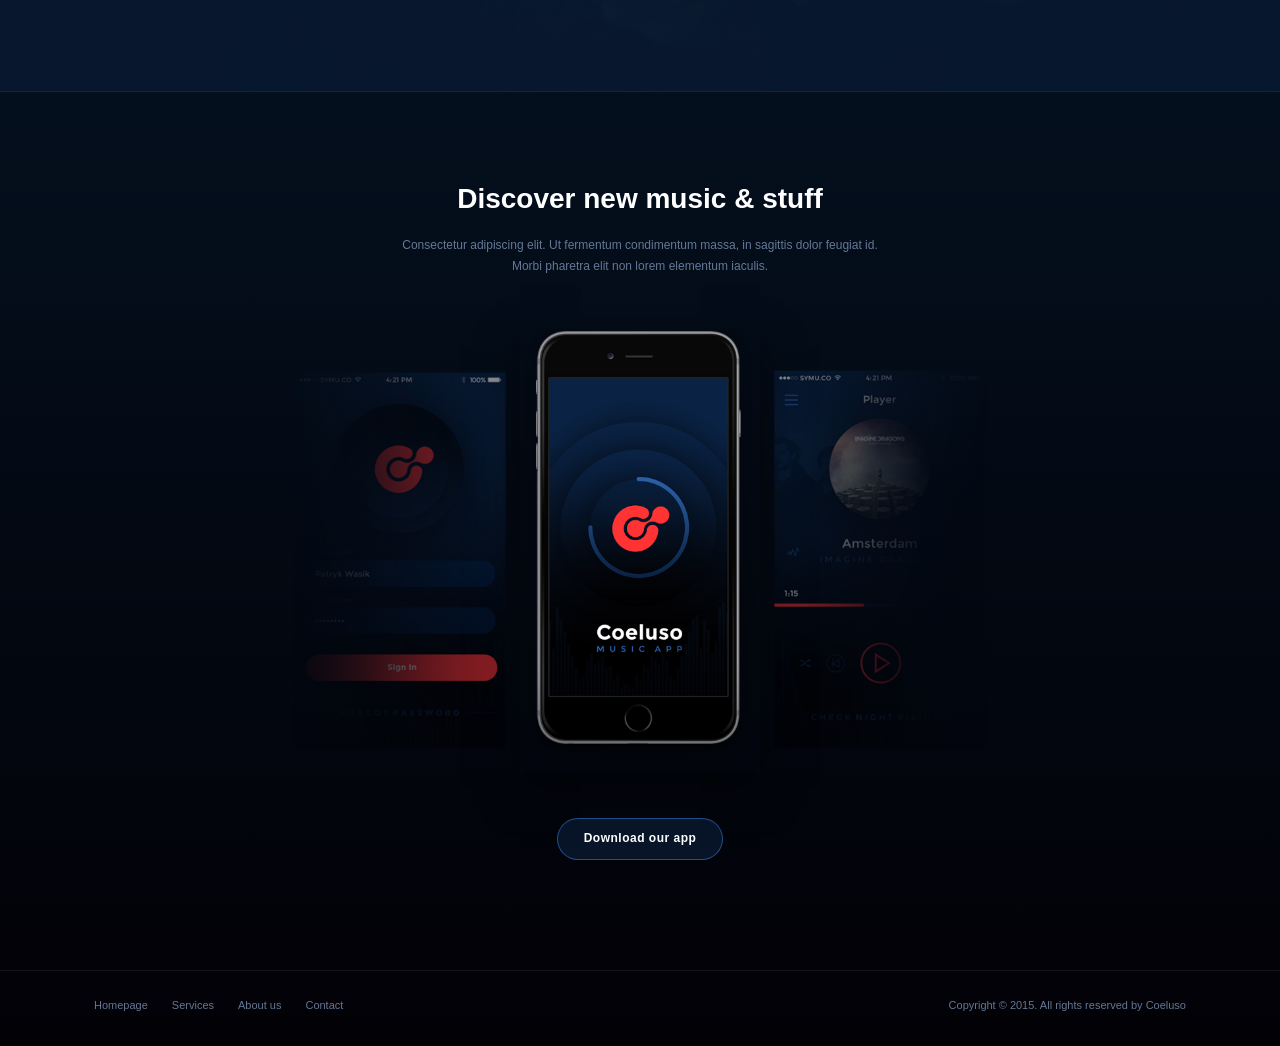
==== commit 57818991: "Update adaptive-css.html" ====
--- a/adaptive-css.html
+++ b/adaptive-css.html
@@ -5,7 +5,7 @@
     <meta name="viewport" content="width=device-width, initial-scale=1.0">
     <title>Coeluso - Free PSD Template</title>
     <!-- <link rel="stylesheet" href="css/main.css"> -->
-    <link rel="stylesheet/less" href="css/main.css">
+    <link rel="stylesheet" href="css/main.css">
     <!-- <script src="https://cdn.jsdelivr.net/npm/less@4.9.1/dist/less.min.js"></script> -->
 </head>
 <body>
@@ -243,4 +243,4 @@
     </footer>
 
 </body>
-</html>+</html>
